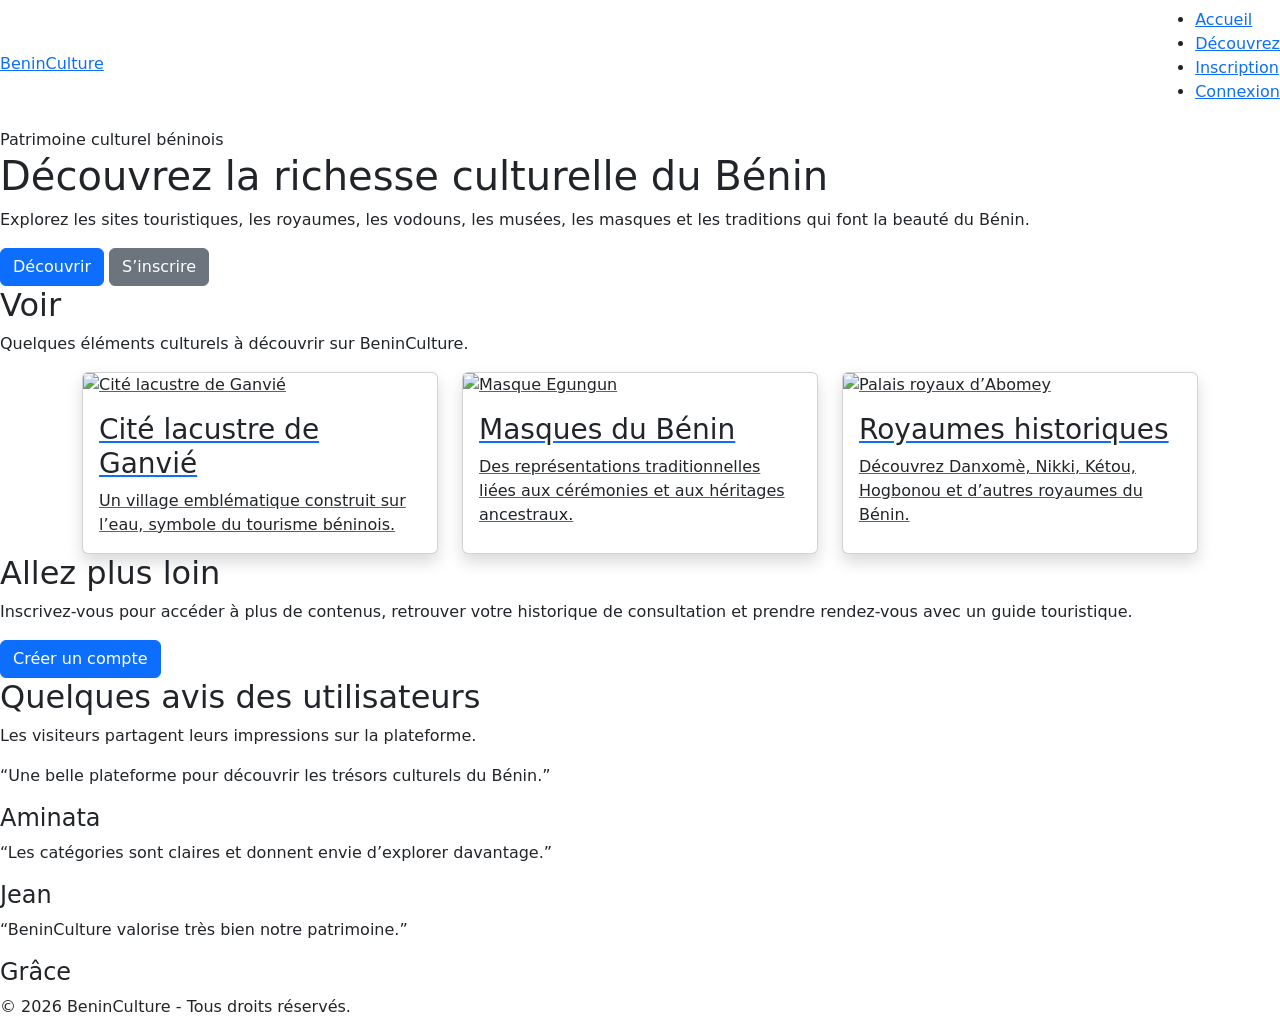
==== index1.html @ 873cfe6e "Add files via upload" ====
<!DOCTYPE html>
<html lang="fr">
<head>
    <meta charset="UTF-8">
    <meta name="viewport" content="width=device-width, initial-scale=1.0">
    <title>BeninCulture - Accueil</title>
    <link href="https://cdn.jsdelivr.net/npm/bootstrap@5.3.3/dist/css/bootstrap.min.css" rel="stylesheet">
    <link rel="preconnect" href="https://fonts.googleapis.com">
    <link rel="preconnect" href="https://fonts.gstatic.com" crossorigin>
    <link href="https://fonts.googleapis.com/css2?family=Poppins:wght@400;500;600;700;800&display=swap" rel="stylesheet">
    <link rel="stylesheet" href="assets/css/style.css">
    <link rel="stylesheet" href="assets/css/index.css"> 
</head>
<body>

<header class="header">
    <nav class="navbar">
        <a href="index1.html" class="logo">BeninCulture</a>

        <ul class="nav-links">
            <li><a href="index1.html">Accueil</a></li>

            <li class="dropdown">
                <a href="pages/decouvrir.html">Découvrez</a>
                <ul class="dropdown-menu">
                    <li><a href="pages/vodouns.html">Vodouns du Bénin</a></li>
                    <li><a href="pages/royaumes.html">Royaumes du Bénin</a></li>
                    <li><a href="pages/villes.html">Villes à statut particulières</a></li>
                    <li><a href="pages/sites.html">Sites touristiques</a></li>
                    <li><a href="pages/musees.html">Musées du Bénin</a></li>
                    <li><a href="pages/danses.html">Danses traditionnelles</a></li>
                    <li><a href="pages/masques.html">Masques du Bénin</a></li>
                </ul>
            </li>

            <li><a href="pages/inscription.html">Inscription</a></li>
            <li><a href="pages/connexion.html">Connexion</a></li>
        </ul>
    </nav>
</header>

<main>

    <section class="hero">
        <div class="hero-content">
            <span class="hero-label">Patrimoine culturel béninois</span>
            <h1>Découvrez la richesse culturelle du Bénin</h1>
            <p>
                Explorez les sites touristiques, les royaumes, les vodouns,
                les musées, les masques et les traditions qui font la beauté du Bénin.
            </p>

            <div class="hero-actions">
                <a href="pages/decouvrir.html" class="btn btn-primary">Découvrir</a>
                <a href="pages/inscription.html" class="btn btn-secondary">S’inscrire</a>
            </div>
        </div>
    </section>

    <section class="section voir-section">
    <div class="section-title">
        <h2>Voir</h2>
        <p>Quelques éléments culturels à découvrir sur BeninCulture.</p>
    </div>

    <div class="container">
        <div class="row g-4">
            <div class="col-12 col-md-4">
                <a href="pages/sites.html" class="card-link">
                <article class="card culture-card h-100 shadow">
                    <img src="assets/images/Les sites touristiques/Illustration-Ganvié.jpg" class="card-img-top" alt="Cité lacustre de Ganvié">
                    <div class="card-body">
                        <h3 class="card-title">Cité lacustre de Ganvié</h3>
                        <p class="card-text">
                            Un village emblématique construit sur l’eau, symbole du tourisme béninois.
                        </p>
                    </div>
                </article>
                </a>
            </div>

            <div class="col-12 col-md-4">
                <a href="pages/masques.html" class="card-link">
                    <article class="card culture-card h-100 shadow">
                        <img src="assets/images/Masques du Benin/Masque Egungun.webp" class="card-img-top" alt="Masque Egungun">
                        <div class="card-body">
                            <h3 class="card-title">Masques du Bénin</h3>
                            <p class="card-text">
                                Des représentations traditionnelles liées aux cérémonies et aux héritages ancestraux.
                            </p>
                        </div>
                    </article>
                </a>
            </div>

            <div class="col-12 col-md-4">
                <a href="pages/royaumes.html" class="card-link">
                    <article class="card culture-card h-100 shadow">
                        <img src="assets/images/Royaumes/Royaume de DANXOME.jpeg" class="card-img-top" alt="Palais royaux d’Abomey">
                        <div class="card-body">
                            <h3 class="card-title">Royaumes historiques</h3>
                            <p class="card-text">
                                Découvrez Danxomè, Nikki, Kétou, Hogbonou et d’autres royaumes du Bénin.
                            </p>
                        </div>
                    </article>
                </a>
            </div>

        </div>
    </div>
</section>

    <section class="section more-section">
        <div class="more-content">
            <h2>Allez plus loin</h2>
            <p>
                Inscrivez-vous pour accéder à plus de contenus, retrouver votre historique
                de consultation et prendre rendez-vous avec un guide touristique.
            </p>
            <a href="pages/inscription.html" class="btn btn-primary">Créer un compte</a>
        </div>
    </section>

    <section class="section avis-section">
        <div class="section-title">
            <h2>Quelques avis des utilisateurs</h2>
            <p>Les visiteurs partagent leurs impressions sur la plateforme.</p>
        </div>

        <div class="avis-list">
            <article class="avis-card">
                <p>
                    “Une belle plateforme pour découvrir les trésors culturels du Bénin.”
                </p>
                <h4>Aminata</h4>
            </article>

            <article class="avis-card">
                <p>
                    “Les catégories sont claires et donnent envie d’explorer davantage.”
                </p>
                <h4>Jean</h4>
            </article>

            <article class="avis-card">
                <p>
                    “BeninCulture valorise très bien notre patrimoine.”
                </p>
                <h4>Grâce</h4>
            </article>
        </div>
    </section>

</main>

<footer class="footer">
    <p>&copy; 2026 BeninCulture - Tous droits réservés.</p>
</footer>

</body>
</html>
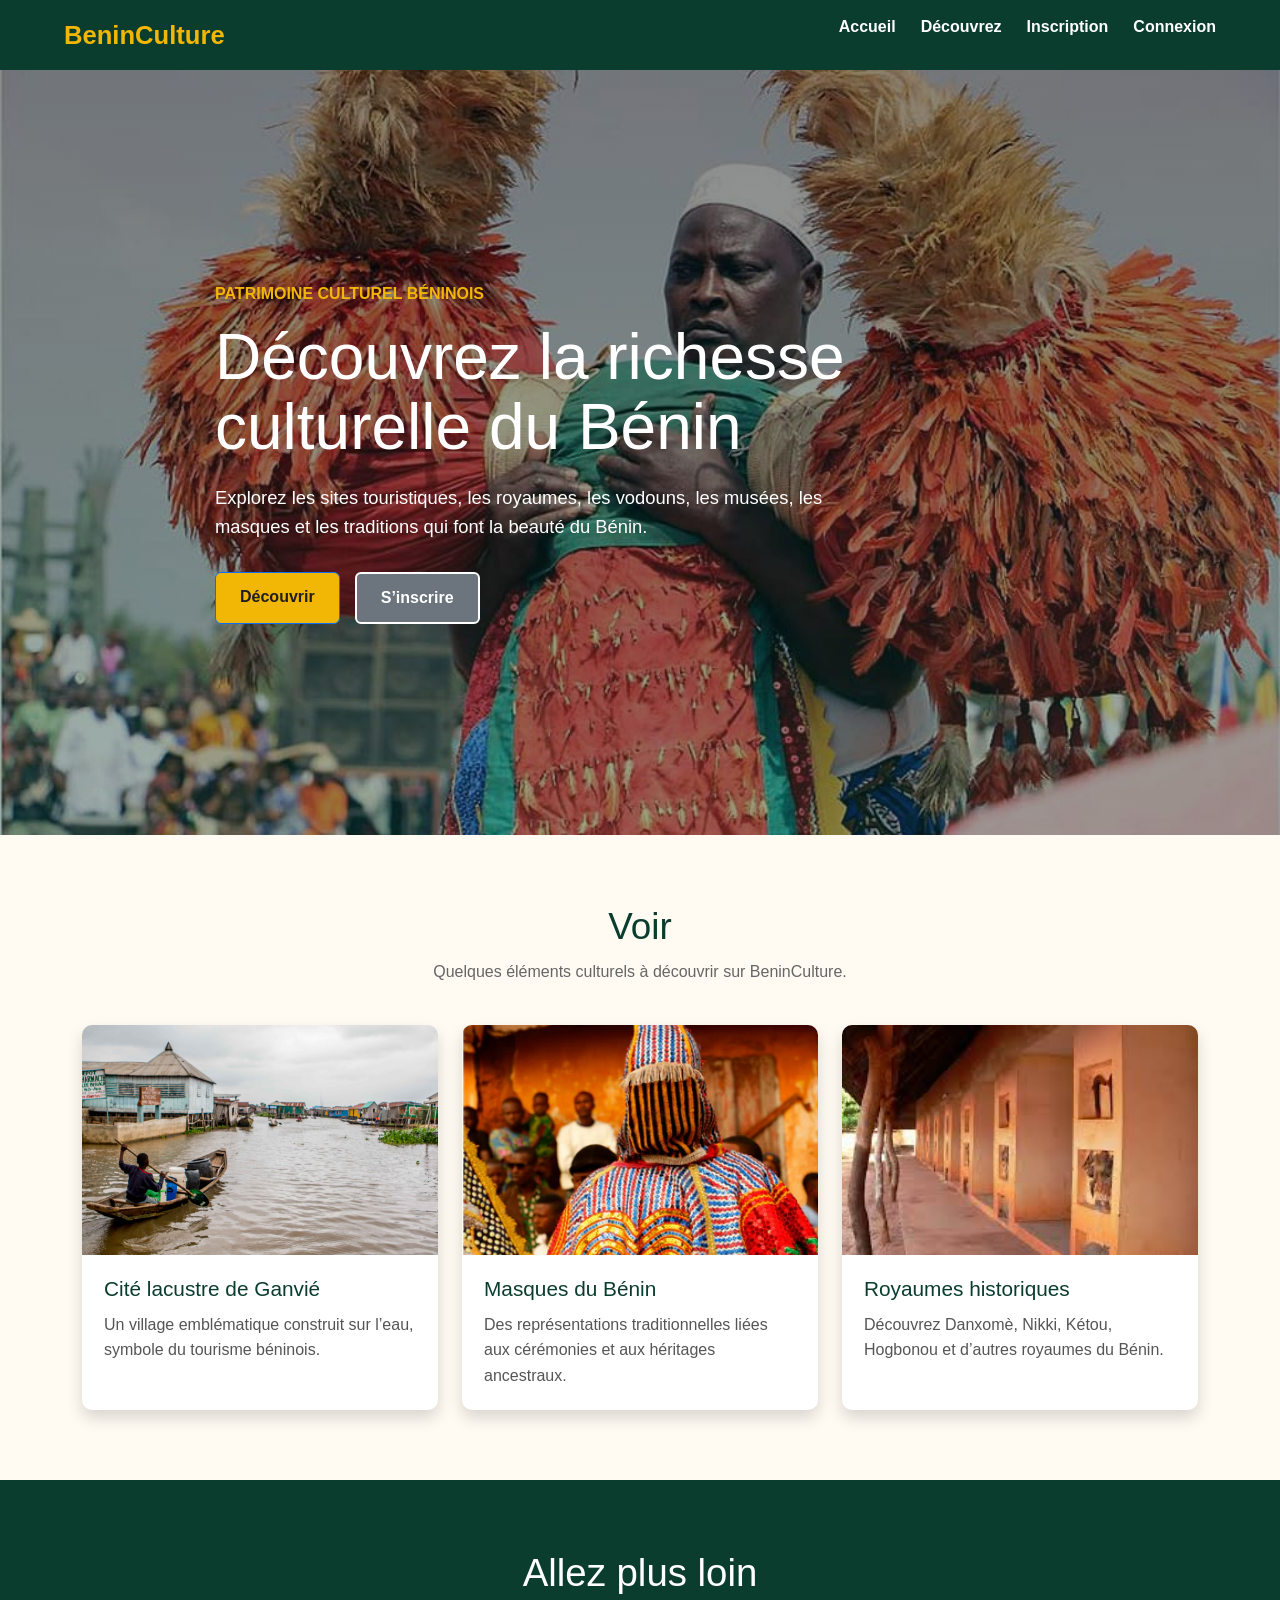
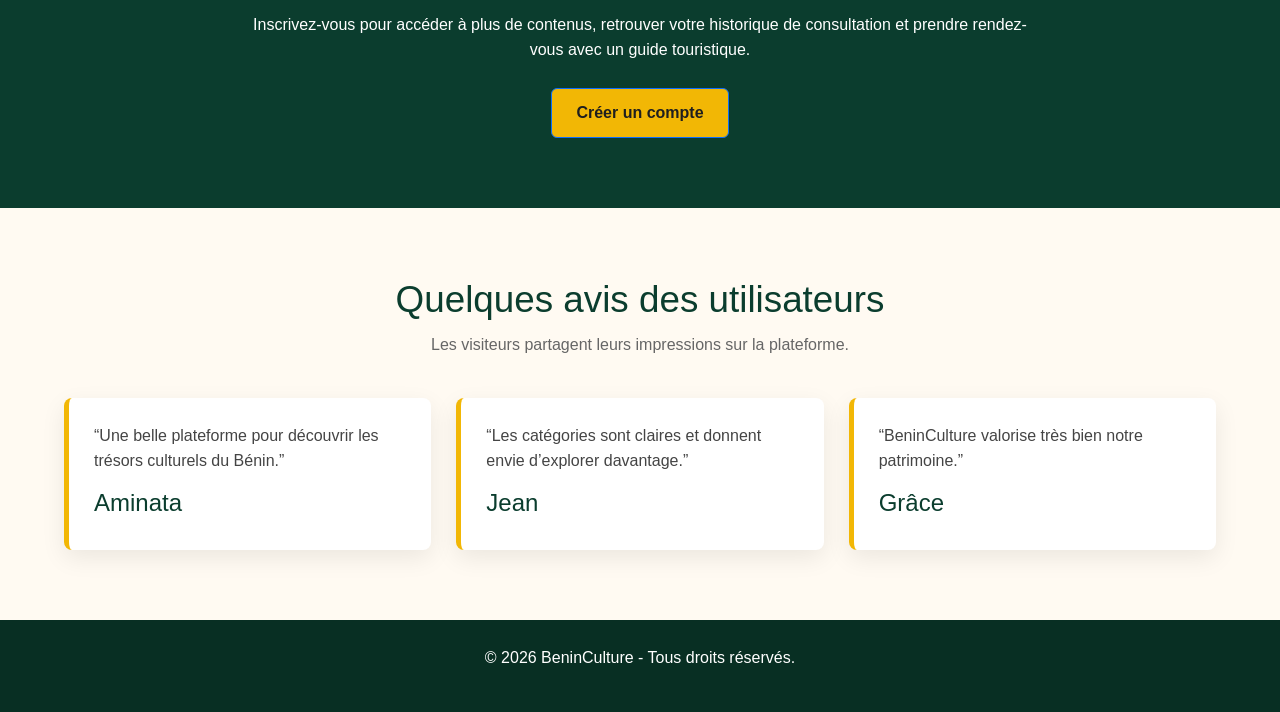
==== commit ef3542c1: "Première ligne de code du site BeninCulture" ====
--- a/index1.html
+++ b/index1.html
@@ -1,162 +1,162 @@
-<!DOCTYPE html>
-<html lang="fr">
-<head>
-    <meta charset="UTF-8">
-    <meta name="viewport" content="width=device-width, initial-scale=1.0">
-    <title>BeninCulture - Accueil</title>
-    <link href="https://cdn.jsdelivr.net/npm/bootstrap@5.3.3/dist/css/bootstrap.min.css" rel="stylesheet">
-    <link rel="preconnect" href="https://fonts.googleapis.com">
-    <link rel="preconnect" href="https://fonts.gstatic.com" crossorigin>
-    <link href="https://fonts.googleapis.com/css2?family=Poppins:wght@400;500;600;700;800&display=swap" rel="stylesheet">
-    <link rel="stylesheet" href="assets/css/style.css">
-    <link rel="stylesheet" href="assets/css/index.css"> 
-</head>
-<body>
-
-<header class="header">
-    <nav class="navbar">
-        <a href="index1.html" class="logo">BeninCulture</a>
-
-        <ul class="nav-links">
-            <li><a href="index1.html">Accueil</a></li>
-
-            <li class="dropdown">
-                <a href="pages/decouvrir.html">Découvrez</a>
-                <ul class="dropdown-menu">
-                    <li><a href="pages/vodouns.html">Vodouns du Bénin</a></li>
-                    <li><a href="pages/royaumes.html">Royaumes du Bénin</a></li>
-                    <li><a href="pages/villes.html">Villes à statut particulières</a></li>
-                    <li><a href="pages/sites.html">Sites touristiques</a></li>
-                    <li><a href="pages/musees.html">Musées du Bénin</a></li>
-                    <li><a href="pages/danses.html">Danses traditionnelles</a></li>
-                    <li><a href="pages/masques.html">Masques du Bénin</a></li>
-                </ul>
-            </li>
-
-            <li><a href="pages/inscription.html">Inscription</a></li>
-            <li><a href="pages/connexion.html">Connexion</a></li>
-        </ul>
-    </nav>
-</header>
-
-<main>
-
-    <section class="hero">
-        <div class="hero-content">
-            <span class="hero-label">Patrimoine culturel béninois</span>
-            <h1>Découvrez la richesse culturelle du Bénin</h1>
-            <p>
-                Explorez les sites touristiques, les royaumes, les vodouns,
-                les musées, les masques et les traditions qui font la beauté du Bénin.
-            </p>
-
-            <div class="hero-actions">
-                <a href="pages/decouvrir.html" class="btn btn-primary">Découvrir</a>
-                <a href="pages/inscription.html" class="btn btn-secondary">S’inscrire</a>
-            </div>
-        </div>
-    </section>
-
-    <section class="section voir-section">
-    <div class="section-title">
-        <h2>Voir</h2>
-        <p>Quelques éléments culturels à découvrir sur BeninCulture.</p>
-    </div>
-
-    <div class="container">
-        <div class="row g-4">
-            <div class="col-12 col-md-4">
-                <a href="pages/sites.html" class="card-link">
-                <article class="card culture-card h-100 shadow">
-                    <img src="assets/images/Les sites touristiques/Illustration-Ganvié.jpg" class="card-img-top" alt="Cité lacustre de Ganvié">
-                    <div class="card-body">
-                        <h3 class="card-title">Cité lacustre de Ganvié</h3>
-                        <p class="card-text">
-                            Un village emblématique construit sur l’eau, symbole du tourisme béninois.
-                        </p>
-                    </div>
-                </article>
-                </a>
-            </div>
-
-            <div class="col-12 col-md-4">
-                <a href="pages/masques.html" class="card-link">
-                    <article class="card culture-card h-100 shadow">
-                        <img src="assets/images/Masques du Benin/Masque Egungun.webp" class="card-img-top" alt="Masque Egungun">
-                        <div class="card-body">
-                            <h3 class="card-title">Masques du Bénin</h3>
-                            <p class="card-text">
-                                Des représentations traditionnelles liées aux cérémonies et aux héritages ancestraux.
-                            </p>
-                        </div>
-                    </article>
-                </a>
-            </div>
-
-            <div class="col-12 col-md-4">
-                <a href="pages/royaumes.html" class="card-link">
-                    <article class="card culture-card h-100 shadow">
-                        <img src="assets/images/Royaumes/Royaume de DANXOME.jpeg" class="card-img-top" alt="Palais royaux d’Abomey">
-                        <div class="card-body">
-                            <h3 class="card-title">Royaumes historiques</h3>
-                            <p class="card-text">
-                                Découvrez Danxomè, Nikki, Kétou, Hogbonou et d’autres royaumes du Bénin.
-                            </p>
-                        </div>
-                    </article>
-                </a>
-            </div>
-
-        </div>
-    </div>
-</section>
-
-    <section class="section more-section">
-        <div class="more-content">
-            <h2>Allez plus loin</h2>
-            <p>
-                Inscrivez-vous pour accéder à plus de contenus, retrouver votre historique
-                de consultation et prendre rendez-vous avec un guide touristique.
-            </p>
-            <a href="pages/inscription.html" class="btn btn-primary">Créer un compte</a>
-        </div>
-    </section>
-
-    <section class="section avis-section">
-        <div class="section-title">
-            <h2>Quelques avis des utilisateurs</h2>
-            <p>Les visiteurs partagent leurs impressions sur la plateforme.</p>
-        </div>
-
-        <div class="avis-list">
-            <article class="avis-card">
-                <p>
-                    “Une belle plateforme pour découvrir les trésors culturels du Bénin.”
-                </p>
-                <h4>Aminata</h4>
-            </article>
-
-            <article class="avis-card">
-                <p>
-                    “Les catégories sont claires et donnent envie d’explorer davantage.”
-                </p>
-                <h4>Jean</h4>
-            </article>
-
-            <article class="avis-card">
-                <p>
-                    “BeninCulture valorise très bien notre patrimoine.”
-                </p>
-                <h4>Grâce</h4>
-            </article>
-        </div>
-    </section>
-
-</main>
-
-<footer class="footer">
-    <p>&copy; 2026 BeninCulture - Tous droits réservés.</p>
-</footer>
-
-</body>
+<!DOCTYPE html>
+<html lang="fr">
+<head>
+    <meta charset="UTF-8">
+    <meta name="viewport" content="width=device-width, initial-scale=1.0">
+    <title>BeninCulture - Accueil</title>
+    <link href="https://cdn.jsdelivr.net/npm/bootstrap@5.3.3/dist/css/bootstrap.min.css" rel="stylesheet">
+    <link rel="preconnect" href="https://fonts.googleapis.com">
+    <link rel="preconnect" href="https://fonts.gstatic.com" crossorigin>
+    <link href="https://fonts.googleapis.com/css2?family=Poppins:wght@400;500;600;700;800&display=swap" rel="stylesheet">
+    <link rel="stylesheet" href="assets/css/style.css">
+    <link rel="stylesheet" href="assets/css/index.css"> 
+</head>
+<body>
+
+<header class="header">
+    <nav class="navbar">
+        <a href="index1.html" class="logo">BeninCulture</a>
+
+        <ul class="nav-links">
+            <li><a href="index1.html">Accueil</a></li>
+
+            <li class="dropdown">
+                <a href="pages/decouvrir.html">Découvrez</a>
+                <ul class="dropdown-menu">
+                    <li><a href="pages/vodouns.html">Vodouns du Bénin</a></li>
+                    <li><a href="pages/royaumes.html">Royaumes du Bénin</a></li>
+                    <li><a href="pages/villes.html">Villes à statut particulières</a></li>
+                    <li><a href="pages/sites.html">Sites touristiques</a></li>
+                    <li><a href="pages/musees.html">Musées du Bénin</a></li>
+                    <li><a href="pages/danses.html">Danses traditionnelles</a></li>
+                    <li><a href="pages/masques.html">Masques du Bénin</a></li>
+                </ul>
+            </li>
+
+            <li><a href="pages/inscription.html">Inscription</a></li>
+            <li><a href="pages/connexion.html">Connexion</a></li>
+        </ul>
+    </nav>
+</header>
+
+<main>
+
+    <section class="hero">
+        <div class="hero-content">
+            <span class="hero-label">Patrimoine culturel béninois</span>
+            <h1>Découvrez la richesse culturelle du Bénin</h1>
+            <p>
+                Explorez les sites touristiques, les royaumes, les vodouns,
+                les musées, les masques et les traditions qui font la beauté du Bénin.
+            </p>
+
+            <div class="hero-actions">
+                <a href="pages/decouvrir.html" class="btn btn-primary">Découvrir</a>
+                <a href="pages/inscription.html" class="btn btn-secondary">S’inscrire</a>
+            </div>
+        </div>
+    </section>
+
+    <section class="section voir-section">
+    <div class="section-title">
+        <h2>Voir</h2>
+        <p>Quelques éléments culturels à découvrir sur BeninCulture.</p>
+    </div>
+
+    <div class="container">
+        <div class="row g-4">
+            <div class="col-12 col-md-4">
+                <a href="pages/sites.html" class="card-link">
+                <article class="card culture-card h-100 shadow">
+                    <img src="assets/images/Les sites touristiques/Illustration-Ganvié.jpg" class="card-img-top" alt="Cité lacustre de Ganvié">
+                    <div class="card-body">
+                        <h3 class="card-title">Cité lacustre de Ganvié</h3>
+                        <p class="card-text">
+                            Un village emblématique construit sur l’eau, symbole du tourisme béninois.
+                        </p>
+                    </div>
+                </article>
+                </a>
+            </div>
+
+            <div class="col-12 col-md-4">
+                <a href="pages/masques.html" class="card-link">
+                    <article class="card culture-card h-100 shadow">
+                        <img src="assets/images/Masques du Benin/Masque Egungun.webp" class="card-img-top" alt="Masque Egungun">
+                        <div class="card-body">
+                            <h3 class="card-title">Masques du Bénin</h3>
+                            <p class="card-text">
+                                Des représentations traditionnelles liées aux cérémonies et aux héritages ancestraux.
+                            </p>
+                        </div>
+                    </article>
+                </a>
+            </div>
+
+            <div class="col-12 col-md-4">
+                <a href="pages/royaumes.html" class="card-link">
+                    <article class="card culture-card h-100 shadow">
+                        <img src="assets/images/Royaumes/Royaume de DANXOME.jpeg" class="card-img-top" alt="Palais royaux d’Abomey">
+                        <div class="card-body">
+                            <h3 class="card-title">Royaumes historiques</h3>
+                            <p class="card-text">
+                                Découvrez Danxomè, Nikki, Kétou, Hogbonou et d’autres royaumes du Bénin.
+                            </p>
+                        </div>
+                    </article>
+                </a>
+            </div>
+
+        </div>
+    </div>
+</section>
+
+    <section class="section more-section">
+        <div class="more-content">
+            <h2>Allez plus loin</h2>
+            <p>
+                Inscrivez-vous pour accéder à plus de contenus, retrouver votre historique
+                de consultation et prendre rendez-vous avec un guide touristique.
+            </p>
+            <a href="pages/inscription.html" class="btn btn-primary">Créer un compte</a>
+        </div>
+    </section>
+
+    <section class="section avis-section">
+        <div class="section-title">
+            <h2>Quelques avis des utilisateurs</h2>
+            <p>Les visiteurs partagent leurs impressions sur la plateforme.</p>
+        </div>
+
+        <div class="avis-list">
+            <article class="avis-card">
+                <p>
+                    “Une belle plateforme pour découvrir les trésors culturels du Bénin.”
+                </p>
+                <h4>Aminata</h4>
+            </article>
+
+            <article class="avis-card">
+                <p>
+                    “Les catégories sont claires et donnent envie d’explorer davantage.”
+                </p>
+                <h4>Jean</h4>
+            </article>
+
+            <article class="avis-card">
+                <p>
+                    “BeninCulture valorise très bien notre patrimoine.”
+                </p>
+                <h4>Grâce</h4>
+            </article>
+        </div>
+    </section>
+
+</main>
+
+<footer class="footer">
+    <p>&copy; 2026 BeninCulture - Tous droits réservés.</p>
+</footer>
+
+</body>
 </html>
--- a/assets/css/style.css
+++ b/assets/css/style.css
@@ -0,0 +1,183 @@
+* {
+    margin: 0;
+    padding: 0;
+    box-sizing: border-box;
+}
+
+body {
+    font-family:  "Poppins", Arial, sans-serif;
+    background-color: #fffaf2;
+    color: #222;
+    line-height: 1.6;
+}
+
+a {
+    text-decoration: none;
+    color: inherit;
+}
+
+img {
+    width: 100%;
+    display: block;
+}
+
+/* HEADER */
+
+.header {
+    background-color: #0b3d2e;
+    color: white;
+    position: sticky;
+    top: 0;
+    z-index: 1000;
+}
+
+.navbar {
+    width: 90%;
+    max-width: 1200px;
+    margin: auto;
+    min-height: 70px;
+    display: flex;
+    justify-content: space-between;
+    align-items: center;
+}
+
+.logo {
+    font-size: 1.6rem;
+    font-weight: bold;
+    color: #f2b705;
+}
+
+.nav-links {
+    list-style: none;
+    display: flex;
+    align-items: center;
+    gap: 25px;
+}
+
+.nav-links a {
+    font-weight: 600;
+    transition: color 0.3s;
+}
+
+.nav-links a:hover {
+    color: #f2b705;
+}
+
+/* MENU DEROULANT */
+
+.dropdown {
+    position: relative;
+}
+
+.dropdown-menu {
+    display: none;
+    position: absolute;
+    top: 100%;
+    left: 0;
+    min-width: 230px;
+    background-color: white;
+    color: #222;
+    list-style: none;
+    box-shadow: 0 8px 25px rgba(0, 0, 0, 0.15);
+    border-radius: 6px;
+    overflow: hidden;
+}
+
+.dropdown-menu li a {
+    display: block;
+    padding: 12px 15px;
+}
+
+.dropdown-menu li a:hover {
+    background-color: #f6ead2;
+    color: #0b3d2e;
+}
+
+.dropdown:hover .dropdown-menu {
+    display: block;
+}
+
+/* BOUTONS */
+
+.btn {
+    display: inline-block;
+    padding: 12px 24px;
+    border-radius: 6px;
+    font-weight: bold;
+    transition: 0.3s;
+}
+
+.btn-primary {
+    background-color: #f2b705;
+    color: #1f1f1f;
+}
+
+.btn-primary:hover {
+    background-color: #d99b00;
+}
+
+.btn-secondary {
+    border: 2px solid white;
+    color: white;
+}
+
+.btn-secondary:hover {
+    background-color: white;
+    color: #0b3d2e;
+}
+
+/* SECTIONS COMMUNES */
+
+.section {
+    width: 90%;
+    max-width: 1200px;
+    margin: auto;
+    padding: 70px 0;
+}
+
+.section-title {
+    text-align: center;
+    margin-bottom: 40px;
+}
+
+.section-title h2 {
+    font-size: 2.3rem;
+    color: #0b3d2e;
+    margin-bottom: 10px;
+}
+
+.section-title p {
+    color: #666;
+}
+
+/* FOOTER */
+
+.footer {
+    background-color: #082f23;
+    color: white;
+    text-align: center;
+    padding: 25px;
+}
+
+/* RESPONSIVE COMMUN */
+
+@media screen and (max-width: 900px) {
+    .navbar {
+        flex-direction: column;
+        padding: 15px 0;
+        gap: 15px;
+    }
+
+    .nav-links {
+        flex-wrap: wrap;
+        justify-content: center;
+        gap: 15px;
+    }
+}
+
+@media screen and (max-width: 600px) {
+    .dropdown-menu {
+        position: static;
+        margin-top: 10px;
+    }
+}
--- a/assets/css/index.css
+++ b/assets/css/index.css
@@ -0,0 +1,158 @@
+/* HERO */
+
+.hero {
+    min-height: 85vh;
+    background:
+        linear-gradient(rgba(0, 0, 0, 0.45), rgba(11, 61, 46, 0.40)),
+        url("../images/Masques du Benin/Vodoun chinan.jpg") center/cover no-repeat;
+    display: flex;
+    align-items: center;
+    color: white;
+}
+
+.hero-content {
+    width: 90%;
+    max-width: 850px;
+    margin: auto;
+}
+
+.hero-label {
+    display: inline-block;
+    color: #f2b705;
+    font-weight: bold;
+    text-transform: uppercase;
+    margin-bottom: 15px;
+}
+
+.hero h1 {
+    font-size: 4rem;
+    line-height: 1.1;
+    margin-bottom: 20px;
+}
+
+.hero p {
+    max-width: 650px;
+    font-size: 1.15rem;
+    margin-bottom: 30px;
+}
+
+.hero-actions {
+    display: flex;
+    gap: 15px;
+    flex-wrap: wrap;
+}
+
+/* SECTION VOIR */
+
+.culture-card {
+    border: none;
+    border-radius: 10px;
+    overflow: hidden;
+    transition: transform 0.3s ease, box-shadow 0.3s ease;
+}
+
+.culture-card:hover {
+    transform: translateY(-10px);
+    box-shadow: 0 15px 35px rgba(0, 0, 0, 0.2) /**!important**/;
+}
+
+.culture-card .card-img-top {
+    height: 230px;
+    object-fit: cover;
+}
+
+.culture-card .card-body {
+    padding: 22px;
+}
+
+.culture-card .card-title {
+    color: #0b3d2e;
+    font-size: 1.3rem;
+    margin-bottom: 10px;
+}
+
+.culture-card .card-text {
+    color: #555;
+}
+
+/* SECTION ALLEZ PLUS LOIN */
+
+.more-section {
+    width: 100%;
+    max-width: none;
+    background-color: #0b3d2e;
+    color: white;
+    text-align: center;
+}
+
+.more-content {
+    width: 90%;
+    max-width: 800px;
+    margin: auto;
+}
+
+.more-content h2 {
+    font-size: 2.4rem;
+    margin-bottom: 15px;
+}
+
+.more-content p {
+    margin-bottom: 25px;
+}
+
+/* SECTION AVIS */
+
+.avis-list {
+    display: grid;
+    grid-template-columns: repeat(3, 1fr);
+    gap: 25px;
+}
+
+.avis-card {
+    background-color: white;
+    padding: 25px;
+    border-left: 5px solid #f2b705;
+    border-radius: 8px;
+    box-shadow: 0 8px 25px rgba(0, 0, 0, 0.08);
+}
+
+.avis-card p {
+    margin-bottom: 15px;
+    color: #444;
+}
+
+.avis-card h4 {
+    color: #0b3d2e;
+}
+
+/* RESPONSIVE ACCUEIL */
+
+@media screen and (max-width: 900px) {
+    .hero h1 {
+        font-size: 2.8rem;
+    }
+
+    .cards,
+    .avis-list {
+        grid-template-columns: 1fr 1fr;
+    }
+}
+
+@media screen and (max-width: 600px) {
+    .hero {
+        min-height: 75vh;
+    }
+
+    .hero h1 {
+        font-size: 2.2rem;
+    }
+
+    .hero p {
+        font-size: 1rem;
+    }
+
+    .cards,
+    .avis-list {
+        grid-template-columns: 1fr;
+    }
+}
